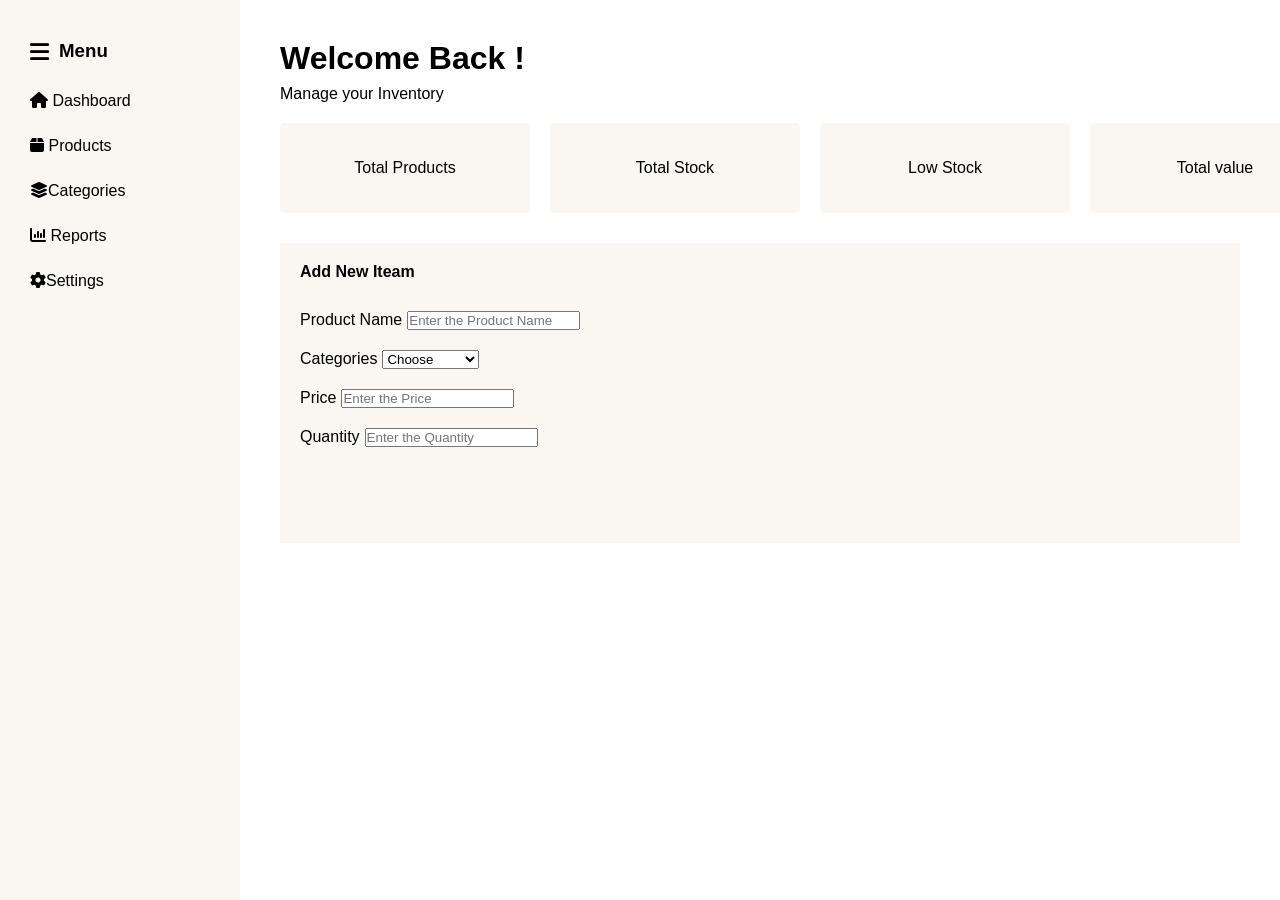
==== index.html @ 3bae8bdf "make menu sidebar and desgin the layout" ====
<!DOCTYPE html>
<html lang="en">
<head>
    <meta charset="UTF-8">
    <meta name="viewport" content="width=device-width, initial-scale=1.0">
    <title>Inventory Management System</title>
    <link rel="stylesheet" href="./style.css">
    <link
  rel="stylesheet"
  href="https://cdnjs.cloudflare.com/ajax/libs/font-awesome/6.7.2/css/all.min.css"
>
</head>
<body>
    <header id="header">
            <aside class="sidebar" id="sidebar">
                <div class="sidebar_header">
               <button id="menuBtn"> <i class="fa-solid fa-bars"></i> </button>
                <h3 id="menu">Menu</h3>
                </div>
                <nav>
                    <ul>
                        <li> <a href="#"> <i class="fa-solid fa-house"></i>   <span>Dashboard</span></a> </li>
                        <li> <a href="#"> <i class="fa-solid fa-box"></i>  <span>Products</span></a></li>
                        <li> <a href="#"> <i class="fa-solid fa-layer-group"></i><span>Categories</span></a></li>
                        <li> <a href="#"><i class="fa-solid fa-chart-column"></i>  <span>Reports</span></a></li>
                        <li> <a href="#"><i class="fa-solid fa-gear"></i><span>Settings</span></a></li>
                    </ul>
                </nav>
            </aside>
            <main class="main_content">
            <div class="page_header">
                 <h1>Welcome Back !</h1>
                 <p>Manage your Inventory</p>
            </div>
            <section class="summary">
    <div class="cards">
        <p>Total Products</p>
    </div>

     <div class="cards">
        <p>Total Stock</p>
    </div>

     <div class="cards">
        <p>Low Stock</p>
    </div>

     <div class="cards">
        <p>Total value</p>
    </div>

 </div>
   </section>
    
   <section id="hero">
    <h4>Add New Iteam </h4>
    
    <div class="cards_large">
        <div id="add_items">
      <div class="inputs"> <label> Product Name</label> <input type="text" placeholder="Enter the Product Name"></div> 
      <div class="inputs"> <label> Categories</label> <select id="Categories">
        <option >Choose</option>
        <option value="200g Packet">200g Packet</option>
         <option value="100g Packet">100g Packet</option>
          <option value="Box">Box</option>
           <option value="Board">Board</option>
      </select></div> 
      <div class="inputs"> <label> Price</label> <input type="text" placeholder="Enter the Price"></div> 
      <div class="inputs"> <label> Quantity</label> <input type="text" placeholder="Enter the Quantity"></div> 
        </div>
   </section>

            </main>
    </header>


   

    <script src="./script.js"></script>
</body>
</html>
---- style.css ----
*{
    box-sizing: border-box;
    margin: 0;
    padding: 0;
    font-family: Arial, Helvetica, sans-serif;
    
}



a{
    text-decoration: none;
    color: black;

}

#menuBtn{
   border: none;
   background: none;
   font-size: 22px;
   cursor: pointer;
}


.sidebar_header{
    display: flex;
    flex-direction: row;
    gap: 10px;
    padding-left: 10px;
}
.sidebar{
    
    width: 240px;
    height: 100vh;
    padding: 40px 20px 20px;
    background: rgb(250, 247, 242);
    color:black;
    position: fixed;
    left: 0;
    top: 0;
    transition: width 0.3s;

}

.sidebar  nav ul  {
    list-style-type:none ;
     display: flex;
     flex-direction:column ;
     gap: 15px;
     padding-top: 20px;
     transition: all 0.3s ease;
}

.sidebar  nav ul li {
  
   min-height:30px ;
   display: flex ;
   justify-content: space-between;
   align-items: center;
   padding-left: 10px;
}

.sidebar  nav ul li:hover{
    background-color: violet;
    color: blue;
    border-radius: 3px;
 

}


/* closed stage */


.sidebar.closed{
    width: 70px;
}

.sidebar.sidebar.closed h3{
    display: none;

}

.sidebar.closed nav a span {
    display: none;
}

.sidebar.closed nav a{
    justify-content: center;
}

.sidebar.closed ~ .main_content{
    margin-left: 70px;
}

/* page header */

.main_content{
    margin-left: 240px;
    padding: 40px;
    transition: margin-left 0.3s;
}

.page_header h1 {
    margin-top: 0;

}
.page_header p{
    margin-top: 8px;
}

/* section */

.summary{
    margin-top: 20px;
    display: grid;
    grid-template-columns: 1fr 1fr 1fr 1fr;
    gap:20px
}

.cards{
    border-radius: 5px;
    background-color:  rgb(250, 247, 242);
   min-width: 250px;
   min-height: 90px;
   width: auto;
   height: auto;
    display: flex;
    justify-content: center;
    align-items: center;
}


#hero{
    margin-top: 30px;
    padding: 20px;
    background-color: rgb(250, 247, 242);
    min-height: 300px;
    height: auto;
    max-width: 100vw;
    width: auto;

}

.cards_large{
   margin-top: 30px;
}

#add_items{
    
    display: flex;
    flex-direction: column;
    gap: 20px;
}

.inputs{
    display: flex;
    flex: 1;
  
   
    gap: 5px;
}
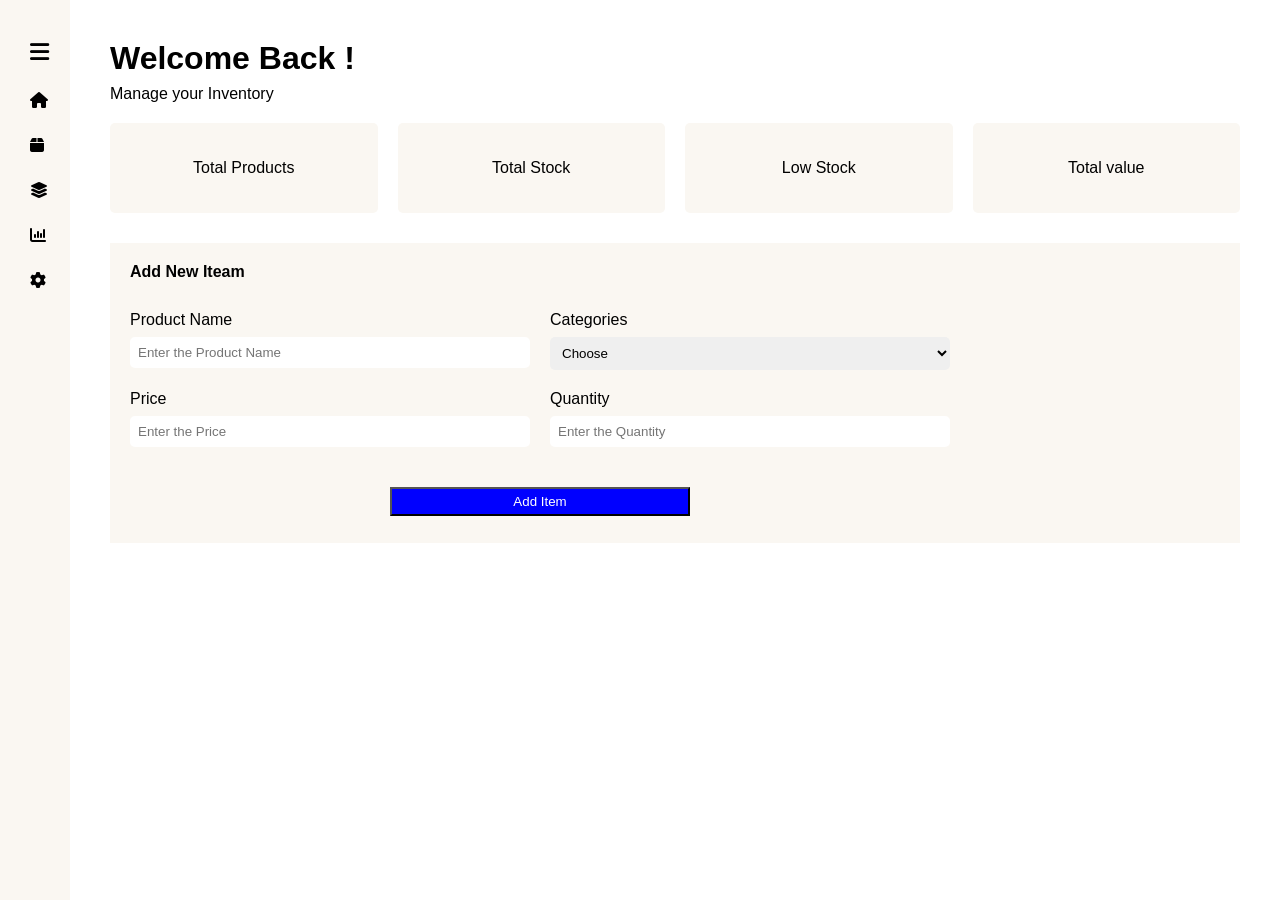
==== commit 4c236d7d: "from validate and make object with push array" ====
--- a/index.html
+++ b/index.html
@@ -12,7 +12,7 @@
 </head>
 <body>
     <header id="header">
-            <aside class="sidebar" id="sidebar">
+            <aside class="sidebar closed" id="sidebar">
                 <div class="sidebar_header">
                <button id="menuBtn"> <i class="fa-solid fa-bars"></i> </button>
                 <h3 id="menu">Menu</h3>
@@ -56,18 +56,28 @@
     <h4>Add New Iteam </h4>
     
     <div class="cards_large">
-        <div id="add_items">
-      <div class="inputs"> <label> Product Name</label> <input type="text" placeholder="Enter the Product Name"></div> 
-      <div class="inputs"> <label> Categories</label> <select id="Categories">
-        <option >Choose</option>
-        <option value="200g Packet">200g Packet</option>
-         <option value="100g Packet">100g Packet</option>
-          <option value="Box">Box</option>
-           <option value="Board">Board</option>
-      </select></div> 
-      <div class="inputs"> <label> Price</label> <input type="text" placeholder="Enter the Price"></div> 
-      <div class="inputs"> <label> Quantity</label> <input type="text" placeholder="Enter the Quantity"></div> 
-        </div>
+        <form action="" id="productFrom">
+        
+      <div class="from_group"> <label> Product Name</label> <input id="productName" type="text" placeholder="Enter the Product Name"> </div>
+      <div class="from_group"> <label> Categories</label> <select id="Categories"> </div>
+        <option value="" >Choose</option>
+         <option value="Food & Beverages">Food & Beverages</option>
+          <option value="Electronics">Electronics</option>
+           <option value="Clothing">Clothing</option>
+            <option value="Grocery">Grocery</option>
+            <option value="Furniture">Furniture</option>
+            <option value="Statinonery">Statinonery</option>
+            <option value="Health & Beauty">Health & Beauty</option>
+            <option value="Home Appliances">Home Appliance</option>
+            <option value="Sports">Sports</option>
+            <option value="Automative">Automative</option>
+            <option value="Other">Other</option>
+
+      </select> </div>
+        <div class="from_group"> <label> Price</label> <input id="Price" type="number" placeholder="Enter the Price"> </div>
+       <div class="from_group">  <label> Quantity</label> <input id="Quantity" type="number" placeholder="Enter the Quantity"> </div>
+        <button id="addBtn" type="button"> Add Item</button>
+        </form>
    </section>
 
             </main>
--- a/style.css
+++ b/style.css
@@ -146,17 +146,46 @@
    margin-top: 30px;
 }
 
-#add_items{
+form{
     
+    display: grid;
+    grid-template-columns: repeat(2,1fr);
+    gap: 20px;
+    max-width: 700px;
+}
+
+.from_group{
     display: flex;
     flex-direction: column;
-    gap: 20px;
+    gap: 8px;
+    justify-self: center;
 }
 
-.inputs{
-    display: flex;
-    flex: 1;
-  
-   
-    gap: 5px;
+ form  input , 
+ form select{
+    
+    width: 400px;
+    padding: 8px;
+    border: none;
+    border-radius: 5px;
+    
+}
+
+
+form  input:hover,
+form select:hover{
+    border: 1px solid blue;
+    
+ }
+
+#addBtn{
+    background-color: blue;
+    color: white;
+    width: 300px;
+    padding: 5px;
+    grid-column: 1/-1 ;
+    justify-self: center;
+    margin-top: 20px;
+
+    
 }
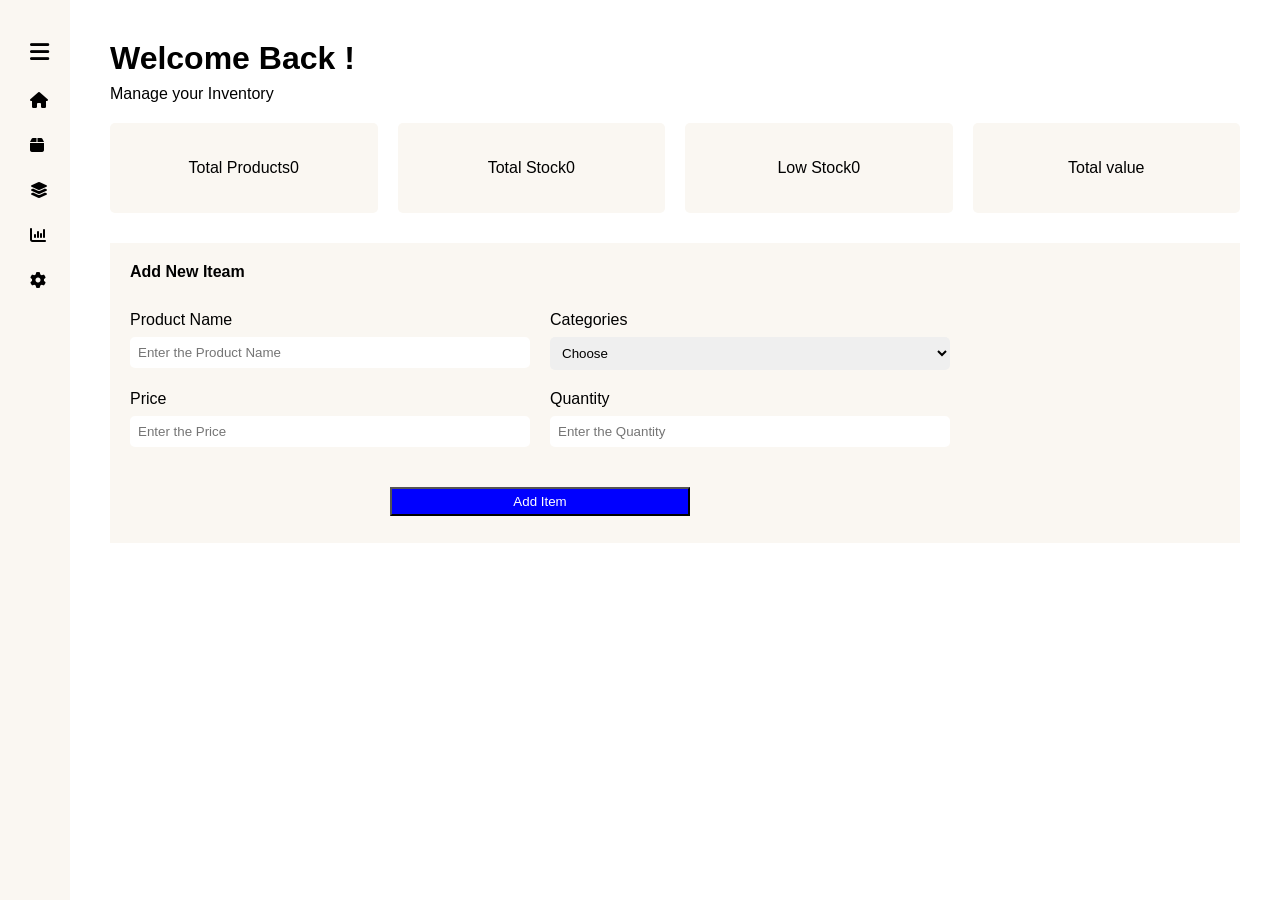
==== commit 604a44e1: "modified delete button and add something in dashboard" ====
--- a/index.html
+++ b/index.html
@@ -19,9 +19,9 @@
                 </div>
                 <nav>
                     <ul>
-                        <li> <a href="#"> <i class="fa-solid fa-house"></i>   <span>Dashboard</span></a> </li>
-                        <li> <a href="#"> <i class="fa-solid fa-box"></i>  <span>Products</span></a></li>
-                        <li> <a href="#"> <i class="fa-solid fa-layer-group"></i><span>Categories</span></a></li>
+                        <li> <a href="index.html"> <i class="fa-solid fa-house"></i>   <span>Dashboard</span></a> </li>
+                        <li> <a href="products.html"> <i class="fa-solid fa-box"></i>  <span>Products</span></a></li>
+                        <li> <a href="categories.html"> <i class="fa-solid fa-layer-group"></i><span>Categories</span></a></li>
                         <li> <a href="#"><i class="fa-solid fa-chart-column"></i>  <span>Reports</span></a></li>
                         <li> <a href="#"><i class="fa-solid fa-gear"></i><span>Settings</span></a></li>
                     </ul>
@@ -35,14 +35,17 @@
             <section class="summary">
     <div class="cards">
         <p>Total Products</p>
+        <div id="totalProducts"></div>
     </div>
 
      <div class="cards">
         <p>Total Stock</p>
+        <div id="totalStock"></div>
     </div>
 
      <div class="cards">
         <p>Low Stock</p>
+        <div id="lowStock"></div>
     </div>
 
      <div class="cards">
--- a/style.css
+++ b/style.css
@@ -188,4 +188,32 @@
     margin-top: 20px;
 
     
+}
+
+
+
+/* product.style */
+
+
+#productList{
+    display: grid;
+    grid-template-columns: repeat(3,1fr);
+    gap: 20px;
+
+}
+
+.product_cards{
+    padding: 20px;
+    border: 1px solid #ddd;
+    border-radius: 10px;
+    background-color: wheat;
+}
+
+.product_cards h3{
+    margin-bottom: 10px;
+
+}
+
+.product_cards p{
+    margin: 6px 0;
 }
